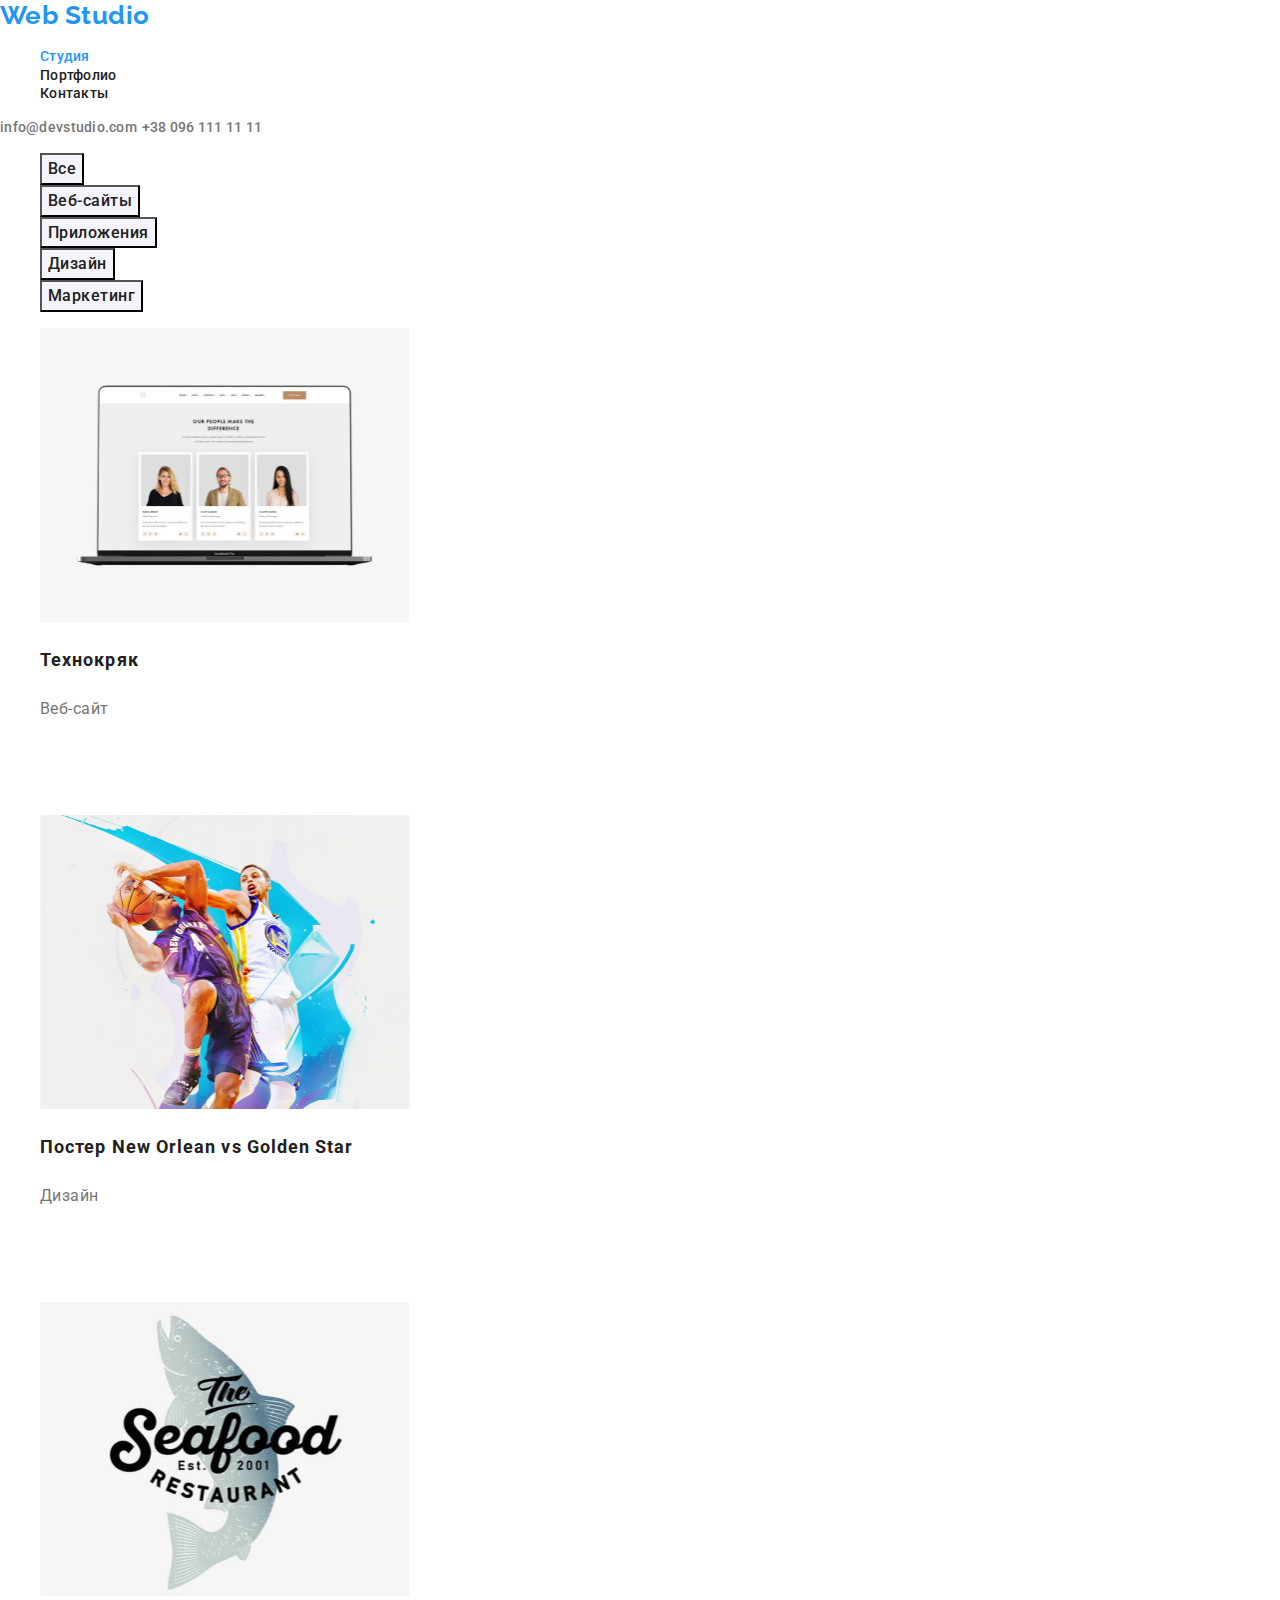
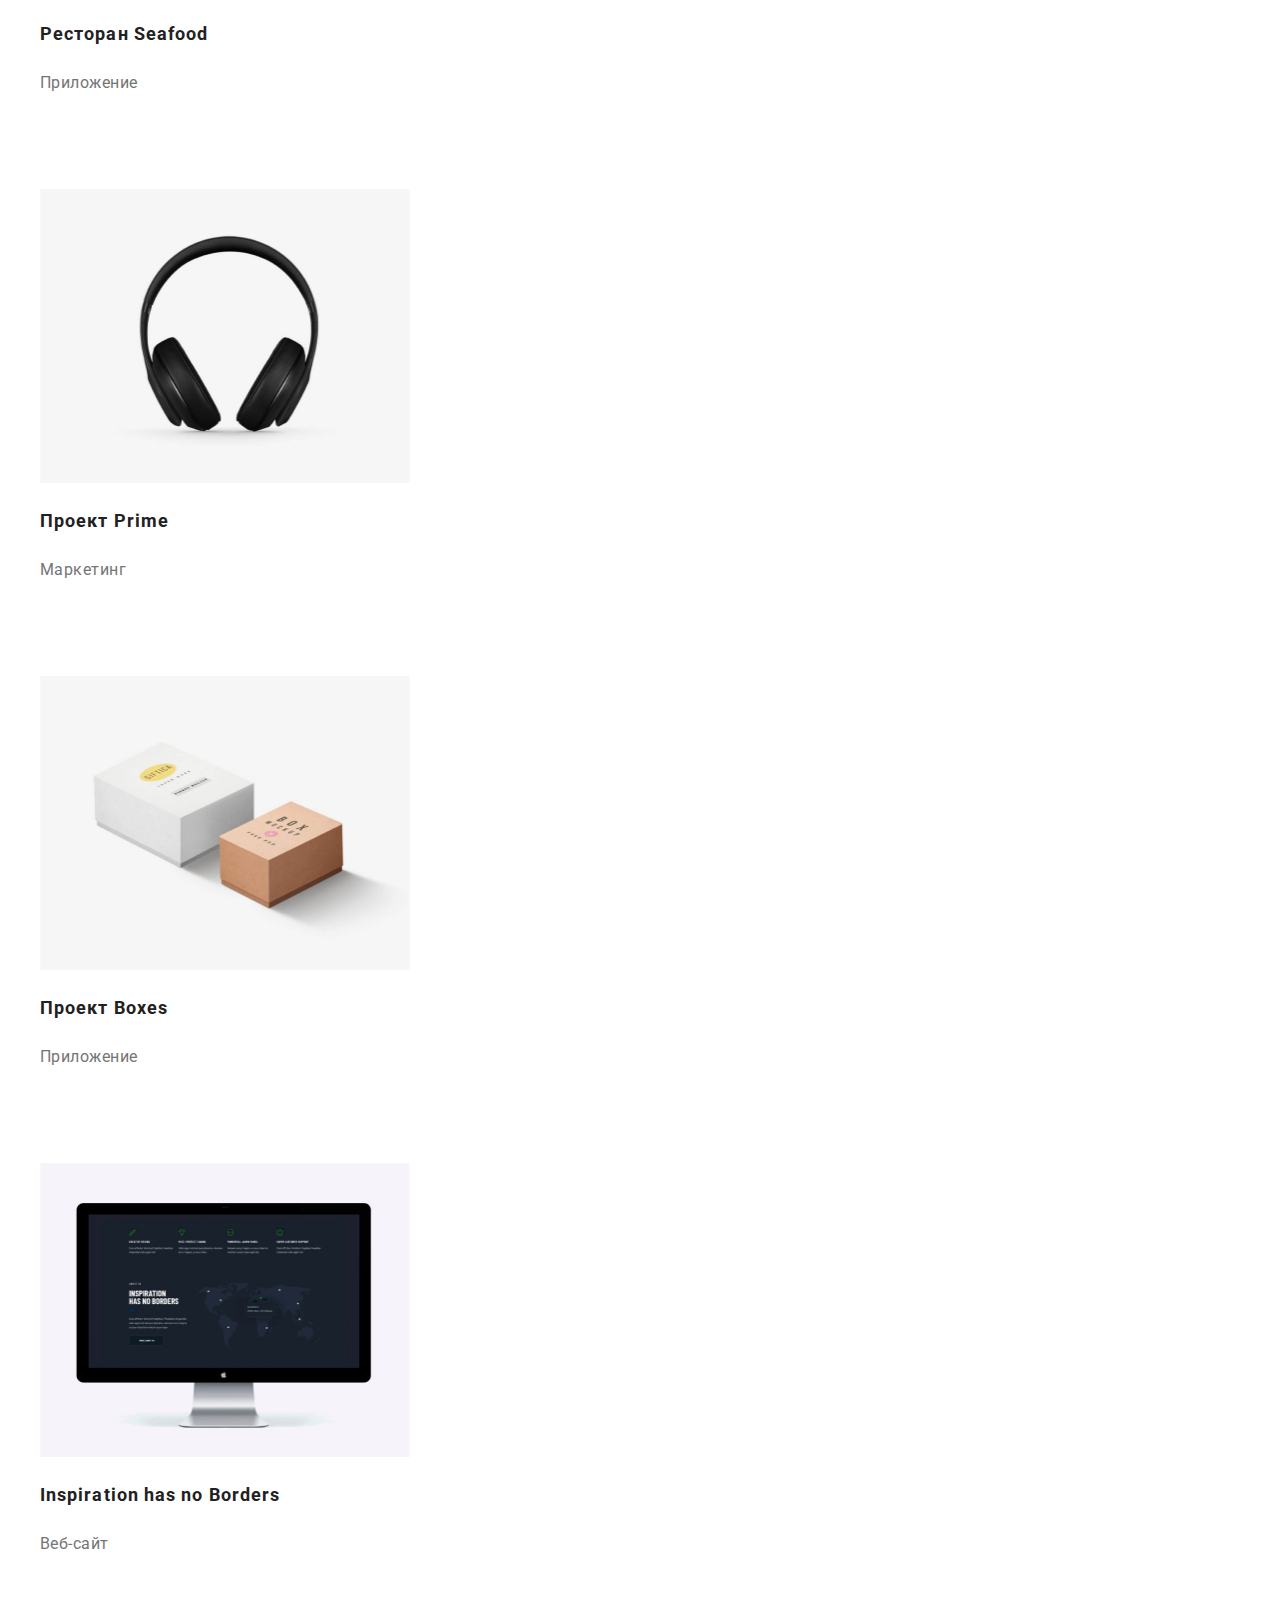
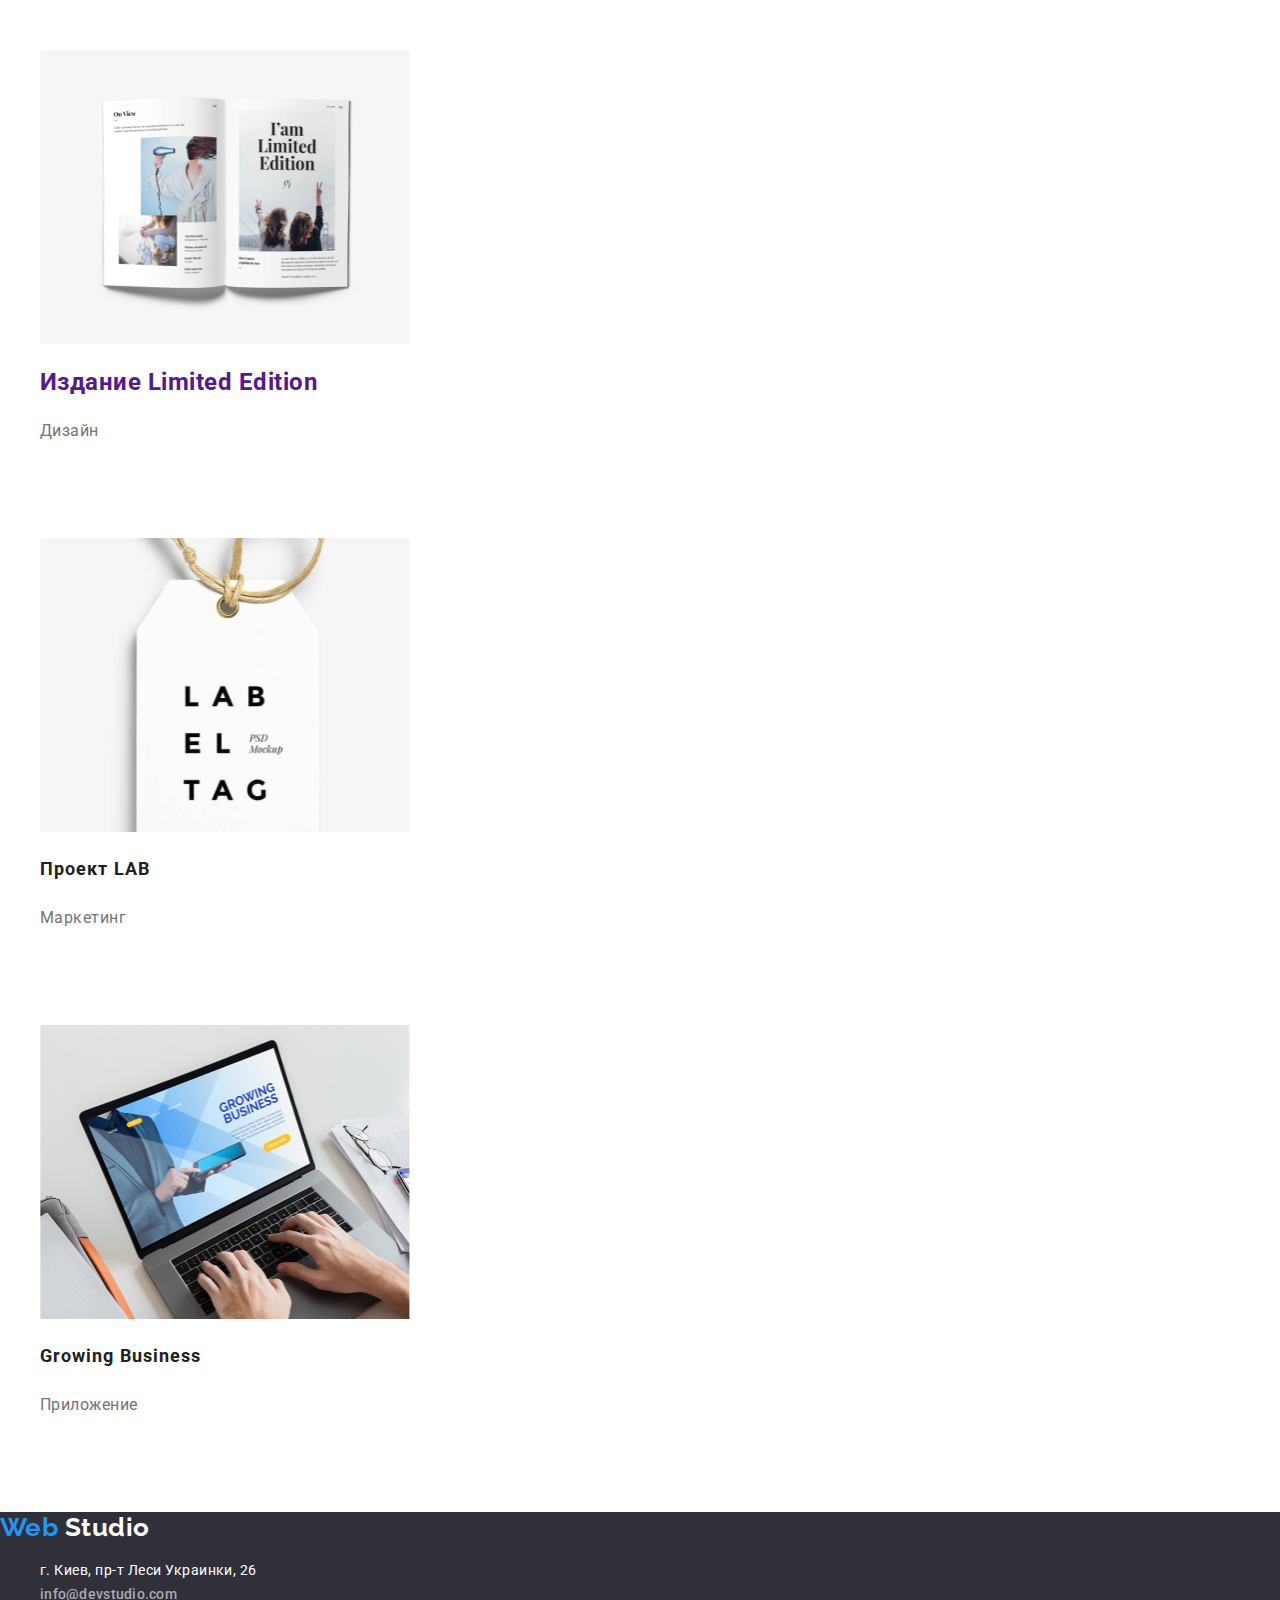
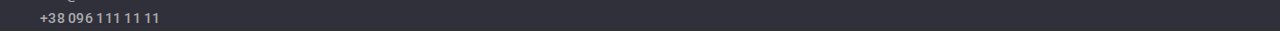
==== portfolio.html @ f343ee83 "Добавление предыдущего репозитория" ====
<!DOCTYPE html>
<html lang="ru">
  <head>
    <meta charset="UTF-8" />
    <meta name="viewport" content="width=device-width, initial-scale=1.0" />
    <title>Web Studio</title>
    <link rel="stylesheet" href="https://cdnjs.cloudflare.com/ajax/libs/modern-normalize/1.0.0/modern-normalize.css" />
    <link href="https://fonts.googleapis.com/css2?family=Raleway:wght@700&family=Roboto:wght@400;500;700;900&display=swap" rel="stylesheet" />
    <link rel="stylesheet" href="./css/common.css" />
    <link rel="stylesheet" href="./css/main.css" />
  </head>
  <body>
    <!-- Шапка сайта -->
    <header class="header">
      <nav class="navigation">
        <a href="./portfolio.html" aria-label="логотип веб студии" lang="en" class="logo link"><span class="accent">Web</span> Studio</a>
        <ul class="navigation-list list">
          <li class="navigation-item"><a href="./index.html " class="navigation-link current link">Студия</a></li>
          <li class="navigation-item"><a href="./portfolio.html" class="navigation-link link">Портфолио</a></li>
          <li class="navigation-item"><a href="" class="navigation-link link">Контакты</a></li>
        </ul>
      </nav>
      <address class="address">
        <a href="mailto:info@devstudio.com" class="navigation-mailto link">info@devstudio.com</a>
        <a href="tel:+380961111111" class="navigation-tel link">+38 096 111 11 11</a>
      </address>
    </header>

    <main>
      <!-- Портфолио -->
      <section>
        <!--<h1>Наши работы</h1>-->
        <ul class="filter list">
          <li><button type="button" class="btn-filter">Все</button></li>
          <li><button type="button" class="btn-filter">Веб-сайты</button></li>
          <li><button type="button" class="btn-filter">Приложения</button></li>
          <li><button type="button" class="btn-filter">Дизайн</button></li>
          <li><button type="button" class="btn-filter">Маркетинг</button></li>
        </ul>
        <ul class="card list">
          <li>
            <a href="" class="link">
              <img src="./images/portfolio/image1.jpg" alt="Macbook с открытой страницой сайта Технокряк" width="370" height="294" />
              <h2 class="card-title">Технокряк</h2>
              <p class="card-text">Веб-сайт</p>
              <p class="effect-text">
                Технокряк это современная площадка распространения коронавируса. Компании используют эту платформу для цифрового шпионажа и атак на
                защищённые сервера конкурентов.
              </p>
            </a>
          </li>
          <li>
            <a href="" class="link">
              <img src="./images/portfolio/image2.jpg" alt="Два баскетболиста бросают мяч" width="370" height="294" />
              <h2 class="card-title">Постер <span lang="en">New Orlean vs Golden Star</span></h2>
              <p class="card-text">Дизайн</p>
              <p class="effect-text">
                Технокряк это современная площадка распространения коронавируса. Компании используют эту платформу для цифрового шпионажа и атак на
                защищённые сервера конкурентов.
              </p>
            </a>
          </li>
          <li>
            <a href="" class="link">
              <img src="./images/portfolio/image3.jpg" alt="Логотип ресторана Seafood " width="370" height="294" />
              <h2 class="card-title">Ресторан <span lang="en">Seafood</span></h2>
              <p class="card-text">Приложение</p>
              <p class="effect-text">
                Технокряк это современная площадка распространения коронавируса. Компании используют эту платформу для цифрового шпионажа и атак на
                защищённые сервера конкурентов.
              </p>
            </a>
          </li>
          <li>
            <a href="" class="link">
              <img src="./images/portfolio/image4.jpg" alt="Полноразмерные черные наушники" width="370" height="294" />
              <h2 class="card-title">Проект <span lang="en">Prime</span></h2>
              <p class="card-text">Маркетинг</p>
              <p class="effect-text">
                Технокряк это современная площадка распространения коронавируса. Компании используют эту платформу для цифрового шпионажа и атак на
                защищённые сервера конкурентов.
              </p>
            </a>
          </li>
          <li>
            <a href="" class="link">
              <img src="./images/portfolio/image5.jpg" alt="Две коробки белого и пудрового цвета" width="370" height="294" />
              <h2 class="card-title">Проект <span lang="en">Boxes</span></h2>
              <p class="card-text">Приложение</p>
              <p class="effect-text">
                Технокряк это современная площадка распространения коронавируса. Компании используют эту платформу для цифрового шпионажа и атак на
                защищённые сервера конкурентов.
              </p>
            </a>
          </li>
          <li>
            <a href="" class="link">
              <img src="./images/portfolio/image6.jpg" alt="Imac с открытой страницой сайта Inspiration has no Borders" width="370" height="294" />
              <h2 class="card-title" lang="en">Inspiration has no Borders</h2>
              <p class="card-text">Веб-сайт</p>
              <p class="effect-text">
                Технокряк это современная площадка распространения коронавируса. Компании используют эту платформу для цифрового шпионажа и атак на
                защищённые сервера конкурентов.
              </p>
            </a>
          </li>
          <li>
            <a href="" class="link">
              <img src="./images/portfolio/image7.jpg" alt="Глянцевый журнал с открытой страницой иллюстраций " width="370" height="294" />
              <h2 class="cards-title">Издание <span lang="en">Limited Edition</span></h2>
              <p class="card-text">Дизайн</p>
              <p class="effect-text">
                Технокряк это современная площадка распространения коронавируса. Компании используют эту платформу для цифрового шпионажа и атак на
                защищённые сервера конкурентов.
              </p>
            </a>
          </li>
          <li>
            <a href="" class="link">
              <img src="./images/portfolio/image8.jpg" alt=" Белая бирка с набписью Lab El Tag" width="370" height="294" />
              <h2 class="card-title">Проект <span lang="en">LAB</span></h2>
              <p class="card-text">Маркетинг</p>
              <p class="effect-text">
                Технокряк это современная площадка распространения коронавируса. Компании используют эту платформу для цифрового шпионажа и атак на
                защищённые сервера конкурентов.
              </p>
            </a>
          </li>
          <li>
            <a href="" class="link">
              <img src="./images/portfolio/image9.jpg" alt="Ноутбук с открытой страницой сайта Growing Business" width="370" height="294" />
              <h2 class="card-title" lang="en">Growing Business</h2>
              <p class="card-text">Приложение</p>
              <p class="effect-text">
                Технокряк это современная площадка распространения коронавируса. Компании используют эту платформу для цифрового шпионажа и атак на
                защищённые сервера конкурентов.
              </p>
            </a>
          </li>
        </ul>
      </section>
    </main>

    <!-- Подвал сайта-->
    <footer class="footer">
      <div class="footer-nav">
        <a href="./portfolio.html " aria-label="логотип веб студии" lang="en" class="logo logo-footer link"><span class="accent">Web</span> Studio</a>
        <ul class="footer-nav-list list">
          <li class="footer-nav-item">
            <a href="https://goo.gl/maps/L4ht8qf3rFKwQJED9" target="blank" class="map link">г. Киев, пр-т Леси Украинки, 26</a>
          </li>
          <li class="footer-nav-item"><a href="mailto:info@devstudio.com" class="navigation-mailto contact link">info@devstudio.com</a></li>
          <li class="footer-nav-item"><a href="tel:+380961111111" class="navigation-tel contact link">+38 096 111 11 11</a></li>
        </ul>
      </div>
    </footer>
  </body>
</html>
---- css/common.css ----
:root {
  --main-font: "Roboto", sans-serif;
  --title-text-color: #212121;
  --paragraph-text-color: #757575;
  --secondary-text-color: #ffffff;
  --accent-color: #2196f3;
  --light-text-color: rgba(255, 255, 255, 0.6);
  --primary-white-color: #ffffff;
  --secondary-greey-color: #f5f4fa;
}

body {
  background-color: var(--primary-white-color);
  color: var(--title-text-color);
  font-family: var(--main-font);
  letter-spacing: 0.03em;
}

.list {
  list-style: none;
}
.link {
  text-decoration: none;
}

/* ====== HEADER ====== */

/*Logo*/
.logo {
  color: #000000;
  font-family: "Raleway", sans-serif;
  font-weight: 700;
  font-size: 26px;
  line-height: 1.2;
}

.logo:hover,
.logo:focus {
  color: var(--accent-color);
}

.accent {
  color: var(--accent-color);
}

/* Navigation */
.navigation-link {
  color: var(--title-text-color);
  font-weight: 500;
  font-size: 14px;
  line-height: 1.14;
  letter-spacing: 0.02em;
}

.navigation-list .current {
  color: var(--accent-color);
}

.navigation-link:hover,
.navigation-link:focus {
  color: var(--accent-color);
}

/* Address */
.navigation-mailto,
.navigation-tel {
  color: var(--paragraph-text-color);
  font-style: normal;
  font-weight: 500;
  font-size: 14px;
  line-height: 1.14;
  letter-spacing: 0.02em;
}

.navigation-mailto:hover,
.navigation-mailto:focus,
.navigation-tel:hover,
.navigation-tel:focus {
  color: var(--accent-color);
}

/* ====== FOOTER ====== */

.footer {
  background-color: #2f303a;
}

/* Footer-logo */

.logo-footer {
  color: var(--secondary-text-color);
}

/* Footer-nav */
.footer-nav-item {
  font-weight: 400;
  font-size: 14px;
  line-height: 1.71;
}
.map {
  color: var(--secondary-text-color);
}

.map:hover,
.map:focus {
  color: var(--accent-color);
}

.contact {
  color: var(--light-text-color);
}
---- css/main.css ----
/*
цвет основного текста (заголовки) #212121
вторичный цвет текста #757575
акцентный цвет #2196F3
черный цвет #000000
белый цвет #FFFFFF
прозрачный белый rgba(255, 255, 255, 0.6)
серый фоновый цвет #f5f4fa
фон футера #2f303a
*/

/* ====== Стили для index.html ====== */

/* Hero */

.hero {
  background-color: rgba(47, 48, 58, 0.8);
}
.hero-title {
  color: var(--secondary-text-color);
  font-weight: 900;
  font-size: 44px;
  line-height: 1.36;
  text-align: center;
  letter-spacing: 0.06em;
  text-transform: uppercase;
}
.btn {
  background-color: var(--accent-color);
  color: var(--secondary-text-color);
  font-family: inherit;
  font-weight: 700;
  font-size: 16px;
  line-height: 1.87;
  text-align: center;
  letter-spacing: 0.06em;
}

/* ====== SECTION ====== */

.section-title {
  font-weight: 700;
  font-size: 36px;
  line-height: 1.16;
  text-align: center;
}

/* Advantades */
.advantades-title {
  font-weight: 700;
  font-size: 14px;
  line-height: 1.14;
  text-transform: uppercase;
}
.advantades-text {
  color: var(--paragraph-text-color);
  font-weight: 400;
  font-size: 14px;
  line-height: 1.71;
}

/* Design */

/* Team */

.name-title {
  font-weight: 500;
  font-size: 16px;
  line-height: 1.18;
}

.profession-text {
  color: var(--paragraph-text-color);
  font-weight: 400;
  font-size: 16px;
  line-height: 1.18;
}

/* ====== Стили для portfolio.html ====== */

/* Portfolio */

.btn-filter {
  background-color: var(--secondary-greey-color);
  color: inherit;
  font-weight: 500;
  font-size: 16px;
  line-height: 1.62;
  text-align: center;
  letter-spacing: inherit;
}

.btn-filter:hover,
.btn-filter:focus {
  background-color: var(--accent-color);
  color: var(--secondary-text-color);
}

.card-title {
  color: var(--title-text-color);
  font-weight: 700;
  font-size: 18px;
  line-height: 2;
  letter-spacing: 0.06em;
}

.card-text {
  color: var(--paragraph-text-color);
  font-weight: 400;
  font-size: 16px;
  line-height: 1.87;
}

.effect-text {
  color: var(--secondary-text-color);
  font-weight: 400;
  font-size: 18px;
  line-height: 1.55;
}
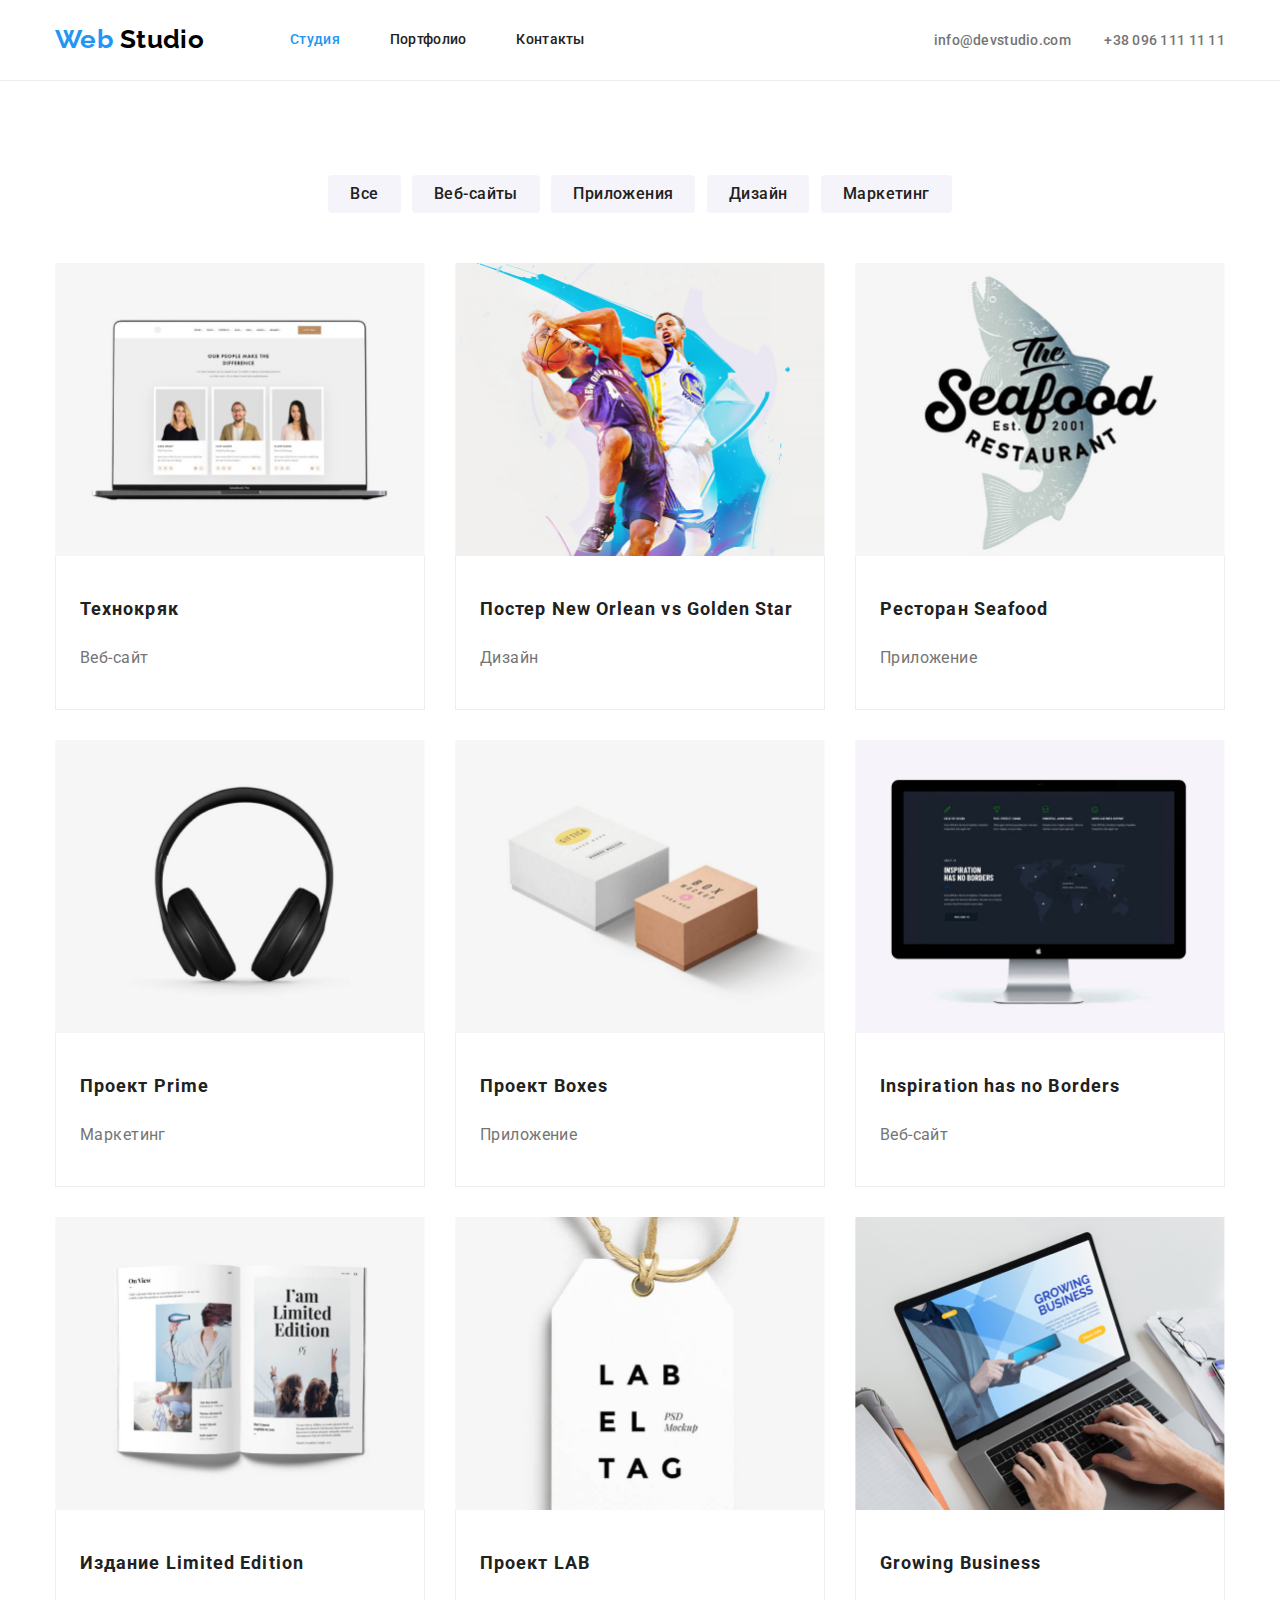
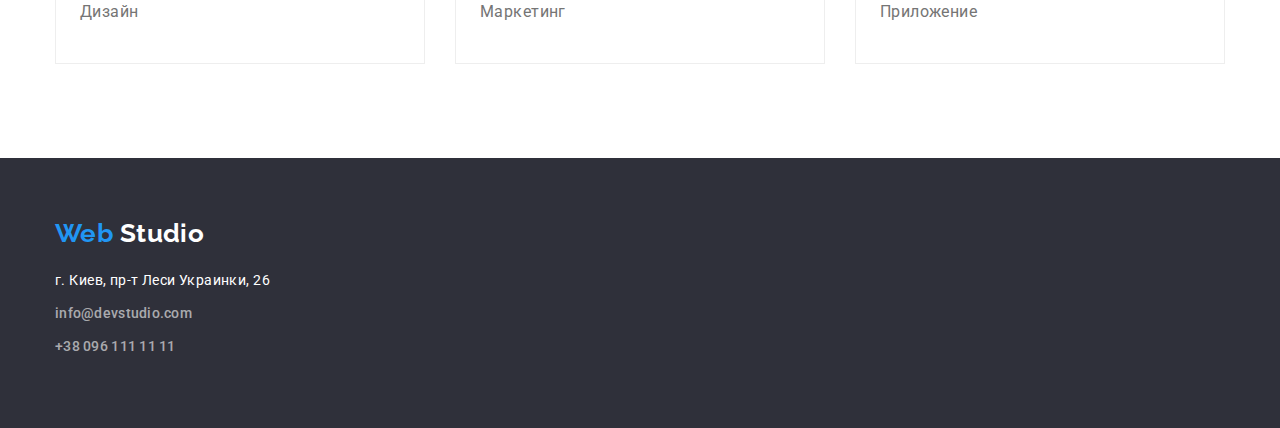
==== commit 55daa808: "Добавление геометрии портфолио" ====
--- a/portfolio.html
+++ b/portfolio.html
@@ -12,139 +12,163 @@
   <body>
     <!-- Шапка сайта -->
     <header class="header">
-      <nav class="navigation">
-        <a href="./portfolio.html" aria-label="логотип веб студии" lang="en" class="logo link"><span class="accent">Web</span> Studio</a>
-        <ul class="navigation-list list">
-          <li class="navigation-item"><a href="./index.html " class="navigation-link current link">Студия</a></li>
-          <li class="navigation-item"><a href="./portfolio.html" class="navigation-link link">Портфолио</a></li>
-          <li class="navigation-item"><a href="" class="navigation-link link">Контакты</a></li>
-        </ul>
-      </nav>
-      <address class="address">
-        <a href="mailto:info@devstudio.com" class="navigation-mailto link">info@devstudio.com</a>
-        <a href="tel:+380961111111" class="navigation-tel link">+38 096 111 11 11</a>
-      </address>
+      <div class="conteiner main-navigation">
+        <nav class="navigation">
+          <a href="./index.html" aria-label="логотип веб студии" lang="en" class="logo link"><span class="accent">Web</span> Studio</a>
+          <ul class="navigation-list list">
+            <li class="navigation-item"><a href="./index.html " class="navigation-link current link">Студия</a></li>
+            <li class="navigation-item"><a href="./portfolio.html" class="navigation-link link">Портфолио</a></li>
+            <li class="navigation-item"><a href="" class="navigation-link link">Контакты</a></li>
+          </ul>
+        </nav>
+        <address class="address">
+          <a href="mailto:info@devstudio.com" class="navigation-mailto link">info@devstudio.com</a>
+          <a href="tel:+380961111111" class="navigation-tel link">+38 096 111 11 11</a>
+        </address>
+      </div>
     </header>
 
     <main>
       <!-- Портфолио -->
-      <section>
+      <section class="section section-portfolio">
         <!--<h1>Наши работы</h1>-->
-        <ul class="filter list">
-          <li><button type="button" class="btn-filter">Все</button></li>
-          <li><button type="button" class="btn-filter">Веб-сайты</button></li>
-          <li><button type="button" class="btn-filter">Приложения</button></li>
-          <li><button type="button" class="btn-filter">Дизайн</button></li>
-          <li><button type="button" class="btn-filter">Маркетинг</button></li>
-        </ul>
-        <ul class="card list">
-          <li>
-            <a href="" class="link">
-              <img src="./images/portfolio/image1.jpg" alt="Macbook с открытой страницой сайта Технокряк" width="370" height="294" />
-              <h2 class="card-title">Технокряк</h2>
-              <p class="card-text">Веб-сайт</p>
-              <p class="effect-text">
-                Технокряк это современная площадка распространения коронавируса. Компании используют эту платформу для цифрового шпионажа и атак на
-                защищённые сервера конкурентов.
-              </p>
-            </a>
-          </li>
-          <li>
-            <a href="" class="link">
-              <img src="./images/portfolio/image2.jpg" alt="Два баскетболиста бросают мяч" width="370" height="294" />
-              <h2 class="card-title">Постер <span lang="en">New Orlean vs Golden Star</span></h2>
-              <p class="card-text">Дизайн</p>
-              <p class="effect-text">
-                Технокряк это современная площадка распространения коронавируса. Компании используют эту платформу для цифрового шпионажа и атак на
-                защищённые сервера конкурентов.
-              </p>
-            </a>
-          </li>
-          <li>
-            <a href="" class="link">
-              <img src="./images/portfolio/image3.jpg" alt="Логотип ресторана Seafood " width="370" height="294" />
-              <h2 class="card-title">Ресторан <span lang="en">Seafood</span></h2>
-              <p class="card-text">Приложение</p>
-              <p class="effect-text">
-                Технокряк это современная площадка распространения коронавируса. Компании используют эту платформу для цифрового шпионажа и атак на
-                защищённые сервера конкурентов.
-              </p>
-            </a>
-          </li>
-          <li>
-            <a href="" class="link">
-              <img src="./images/portfolio/image4.jpg" alt="Полноразмерные черные наушники" width="370" height="294" />
-              <h2 class="card-title">Проект <span lang="en">Prime</span></h2>
-              <p class="card-text">Маркетинг</p>
-              <p class="effect-text">
-                Технокряк это современная площадка распространения коронавируса. Компании используют эту платформу для цифрового шпионажа и атак на
-                защищённые сервера конкурентов.
-              </p>
-            </a>
-          </li>
-          <li>
-            <a href="" class="link">
-              <img src="./images/portfolio/image5.jpg" alt="Две коробки белого и пудрового цвета" width="370" height="294" />
-              <h2 class="card-title">Проект <span lang="en">Boxes</span></h2>
-              <p class="card-text">Приложение</p>
-              <p class="effect-text">
-                Технокряк это современная площадка распространения коронавируса. Компании используют эту платформу для цифрового шпионажа и атак на
-                защищённые сервера конкурентов.
-              </p>
-            </a>
-          </li>
-          <li>
-            <a href="" class="link">
-              <img src="./images/portfolio/image6.jpg" alt="Imac с открытой страницой сайта Inspiration has no Borders" width="370" height="294" />
-              <h2 class="card-title" lang="en">Inspiration has no Borders</h2>
-              <p class="card-text">Веб-сайт</p>
-              <p class="effect-text">
-                Технокряк это современная площадка распространения коронавируса. Компании используют эту платформу для цифрового шпионажа и атак на
-                защищённые сервера конкурентов.
-              </p>
-            </a>
-          </li>
-          <li>
-            <a href="" class="link">
-              <img src="./images/portfolio/image7.jpg" alt="Глянцевый журнал с открытой страницой иллюстраций " width="370" height="294" />
-              <h2 class="cards-title">Издание <span lang="en">Limited Edition</span></h2>
-              <p class="card-text">Дизайн</p>
-              <p class="effect-text">
-                Технокряк это современная площадка распространения коронавируса. Компании используют эту платформу для цифрового шпионажа и атак на
-                защищённые сервера конкурентов.
-              </p>
-            </a>
-          </li>
-          <li>
-            <a href="" class="link">
-              <img src="./images/portfolio/image8.jpg" alt=" Белая бирка с набписью Lab El Tag" width="370" height="294" />
-              <h2 class="card-title">Проект <span lang="en">LAB</span></h2>
-              <p class="card-text">Маркетинг</p>
-              <p class="effect-text">
-                Технокряк это современная площадка распространения коронавируса. Компании используют эту платформу для цифрового шпионажа и атак на
-                защищённые сервера конкурентов.
-              </p>
-            </a>
-          </li>
-          <li>
-            <a href="" class="link">
-              <img src="./images/portfolio/image9.jpg" alt="Ноутбук с открытой страницой сайта Growing Business" width="370" height="294" />
-              <h2 class="card-title" lang="en">Growing Business</h2>
-              <p class="card-text">Приложение</p>
-              <p class="effect-text">
-                Технокряк это современная площадка распространения коронавируса. Компании используют эту платформу для цифрового шпионажа и атак на
-                защищённые сервера конкурентов.
-              </p>
-            </a>
-          </li>
-        </ul>
+        <div class="filter-box">
+          <ul class="filter-list list">
+            <li class="filter-item"><button type="button" class="btn-filter">Все</button></li>
+            <li class="filter-item"><button type="button" class="btn-filter">Веб-сайты</button></li>
+            <li class="filter-item"><button type="button" class="btn-filter">Приложения</button></li>
+            <li class="filter-item"><button type="button" class="btn-filter">Дизайн</button></li>
+            <li class="filter-item"><button type="button" class="btn-filter">Маркетинг</button></li>
+          </ul>
+        </div>
+        <div class="card-box conteiner">
+          <ul class="card list">
+            <li class="card-content">
+              <a href="" class="link">
+                <img src="./images/portfolio/image1.jpg" alt="Macbook с открытой страницой сайта Технокряк" width="370" height="294" />
+                <div class="content-box">
+                  <h2 class="card-title">Технокряк</h2>
+                  <p class="filter-text">Веб-сайт</p>
+                </div>
+                <!--<p class="effect-text">
+                  Технокряк это современная площадка распространения коронавируса. Компании используют эту платформу для цифрового шпионажа и атак на
+                  защищённые сервера конкурентов.
+                </p>-->
+              </a>
+            </li>
+            <li class="card-content">
+              <a href="" class="link">
+                <img src="./images/portfolio/image2.jpg" alt="Два баскетболиста бросают мяч" width="370" height="294" />
+                <div class="content-box">
+                  <h2 class="card-title">Постер <span lang="en">New Orlean vs Golden Star</span></h2>
+                  <p class="filter-text">Дизайн</p>
+                </div>
+                <!--<p class="effect-text">
+                  Технокряк это современная площадка распространения коронавируса. Компании используют эту платформу для цифрового шпионажа и атак на
+                  защищённые сервера конкурентов.
+                </p>-->
+              </a>
+            </li>
+            <li class="card-content">
+              <a href="" class="link">
+                <img src="./images/portfolio/image3.jpg" alt="Логотип ресторана Seafood " width="370" height="294" />
+                <div class="content-box">
+                  <h2 class="card-title">Ресторан <span lang="en">Seafood</span></h2>
+                  <p class="filter-text">Приложение</p>
+                </div>
+                <!--<p class="effect-text">
+                  Технокряк это современная площадка распространения коронавируса. Компании используют эту платформу для цифрового шпионажа и атак на
+                  защищённые сервера конкурентов.
+                </p>-->
+              </a>
+            </li>
+            <li class="card-content">
+              <a href="" class="link">
+                <img src="./images/portfolio/image4.jpg" alt="Полноразмерные черные наушники" width="370" height="294" />
+                <div class="content-box">
+                  <h2 class="card-title">Проект <span lang="en">Prime</span></h2>
+                  <p class="filter-text">Маркетинг</p>
+                </div>
+                <!--<p class="effect-text">
+                  Технокряк это современная площадка распространения коронавируса. Компании используют эту платформу для цифрового шпионажа и атак на
+                  защищённые сервера конкурентов.
+                </p>-->
+              </a>
+            </li>
+            <li class="card-content">
+              <a href="" class="link">
+                <img src="./images/portfolio/image5.jpg" alt="Две коробки белого и пудрового цвета" width="370" height="294" />
+                <div class="content-box">
+                  <h2 class="card-title">Проект <span lang="en">Boxes</span></h2>
+                  <p class="filter-text">Приложение</p>
+                </div>
+                <!--<p class="effect-text">
+                  Технокряк это современная площадка распространения коронавируса. Компании используют эту платформу для цифрового шпионажа и атак на
+                  защищённые сервера конкурентов.
+                </p>-->
+              </a>
+            </li>
+            <li class="card-content">
+              <a href="" class="link">
+                <img src="./images/portfolio/image6.jpg" alt="Imac с открытой страницой сайта Inspiration has no Borders" width="370" height="294" />
+                <div class="content-box">
+                  <h2 class="card-title" lang="en">Inspiration has no Borders</h2>
+                  <p class="filter-text">Веб-сайт</p>
+                </div>
+                <!--<p class="effect-text">
+                  Технокряк это современная площадка распространения коронавируса. Компании используют эту платформу для цифрового шпионажа и атак на
+                  защищённые сервера конкурентов.
+                </p>-->
+              </a>
+            </li>
+            <li class="card-content">
+              <a href="" class="link">
+                <img src="./images/portfolio/image7.jpg" alt="Глянцевый журнал с открытой страницой иллюстраций " width="370" height="294" />
+                <div class="content-box">
+                  <h2 class="card-title">Издание <span lang="en">Limited Edition</span></h2>
+                  <p class="filter-text">Дизайн</p>
+                </div>
+                <!--<p class="effect-text">
+                  Технокряк это современная площадка распространения коронавируса. Компании используют эту платформу для цифрового шпионажа и атак на
+                  защищённые сервера конкурентов.
+                </p>-->
+              </a>
+            </li>
+            <li class="card-content">
+              <a href="" class="link">
+                <img src="./images/portfolio/image8.jpg" alt=" Белая бирка с набписью Lab El Tag" width="370" height="294" />
+                <div class="content-box">
+                  <h2 class="card-title">Проект <span lang="en">LAB</span></h2>
+                  <p class="filter-text">Маркетинг</p>
+                </div>
+                <!--<p class="effect-text">
+                  Технокряк это современная площадка распространения коронавируса. Компании используют эту платформу для цифрового шпионажа и атак на
+                  защищённые сервера конкурентов.
+                </p>-->
+              </a>
+            </li>
+            <li class="card-content">
+              <a href="" class="link">
+                <img src="./images/portfolio/image9.jpg" alt="Ноутбук с открытой страницой сайта Growing Business" width="370" height="294" />
+                <div class="content-box">
+                  <h2 class="card-title" lang="en">Growing Business</h2>
+                  <p class="filter-text">Приложение</p>
+                </div>
+                <!--<p class="effect-text">
+                  Технокряк это современная площадка распространения коронавируса. Компании используют эту платформу для цифрового шпионажа и атак на
+                  защищённые сервера конкурентов.
+                </p>-->
+              </a>
+            </li>
+          </ul>
+        </div>
       </section>
     </main>
 
     <!-- Подвал сайта-->
     <footer class="footer">
-      <div class="footer-nav">
-        <a href="./portfolio.html " aria-label="логотип веб студии" lang="en" class="logo logo-footer link"><span class="accent">Web</span> Studio</a>
+      <div class="conteiner footer-nav">
+        <a href="./index.html " aria-label="логотип веб студии" lang="en" class="logo logo-footer link"><span class="accent">Web</span> Studio</a>
         <ul class="footer-nav-list list">
           <li class="footer-nav-item">
             <a href="https://goo.gl/maps/L4ht8qf3rFKwQJED9" target="blank" class="map link">г. Киев, пр-т Леси Украинки, 26</a>
--- a/css/common.css
+++ b/css/common.css
@@ -12,22 +12,49 @@
 body {
   background-color: var(--primary-white-color);
   color: var(--title-text-color);
+
+  font-size: 14px;
   font-family: var(--main-font);
   letter-spacing: 0.03em;
 }
 
+img {
+  display: block;
+  min-width: 100%;
+  height: auto;
+}
+
 .list {
+  padding: 0;
+  margin: 0;
+
   list-style: none;
 }
+
 .link {
   text-decoration: none;
 }
 
+.conteiner {
+  width: 1200px;
+  padding-left: 15px;
+  padding-right: 15px;
+  margin: 0 auto;
+}
+
 /* ====== HEADER ====== */
+
+.main-navigation {
+  display: flex;
+  align-items: center;
+}
 
 /*Logo*/
 .logo {
+  margin-right: 86px;
+
   color: #000000;
+
   font-family: "Raleway", sans-serif;
   font-weight: 700;
   font-size: 26px;
@@ -44,10 +71,36 @@
 }
 
 /* Navigation */
+
+.navigation {
+  display: flex;
+  align-items: center;
+}
+
 .navigation-link {
   color: var(--title-text-color);
+
   font-weight: 500;
   font-size: 14px;
+  line-height: 1.14;
+  letter-spacing: 0.02em;
+}
+.navigation-list {
+  display: flex;
+}
+
+.navigation-item:not(:last-child) {
+  margin-right: 50px;
+}
+
+.navigation-link {
+  display: block;
+  padding-top: 32px;
+  padding-bottom: 32px;
+
+  color: var(--title-text-color);
+
+  font-weight: 500;
   line-height: 1.14;
   letter-spacing: 0.02em;
 }
@@ -62,9 +115,21 @@
 }
 
 /* Address */
+
+.address {
+  margin-left: auto;
+}
+
+.address .navigation-tel {
+  margin-left: 30px;
+}
+
 .navigation-mailto,
 .navigation-tel {
+  display: inline-block;
+
   color: var(--paragraph-text-color);
+
   font-style: normal;
   font-weight: 500;
   font-size: 14px;
@@ -82,21 +147,33 @@
 /* ====== FOOTER ====== */
 
 .footer {
+  padding-top: 60px;
+  padding-bottom: 60px;
+
   background-color: #2f303a;
 }
 
 /* Footer-logo */
 
 .logo-footer {
+  display: inline-block;
+
   color: var(--secondary-text-color);
+
+  margin-bottom: 20px;
+  margin-right: 0px;
 }
 
 /* Footer-nav */
 .footer-nav-item {
   font-weight: 400;
-  font-size: 14px;
   line-height: 1.71;
 }
+
+.footer-nav-item:not(last-child) {
+  margin-bottom: 9px;
+}
+
 .map {
   color: var(--secondary-text-color);
 }
--- a/css/main.css
+++ b/css/main.css
@@ -14,10 +14,20 @@
 /* Hero */
 
 .hero {
+  padding-top: 200px;
+  padding-bottom: 200px;
+
   background-color: rgba(47, 48, 58, 0.8);
-}
+
+  text-align: center;
+}
+
 .hero-title {
-  color: var(--secondary-text-color);
+  margin-top: 0;
+  margin-bottom: 30px;
+
+  color: var(--secondary-text-color);
+
   font-weight: 900;
   font-size: 44px;
   line-height: 1.36;
@@ -25,52 +35,118 @@
   letter-spacing: 0.06em;
   text-transform: uppercase;
 }
-.btn {
+
+.modal-btn {
+  min-width: 200px;
+  border-radius: 4px;
+  border: 0px;
+  padding: 10px 32px;
+
   background-color: var(--accent-color);
   color: var(--secondary-text-color);
+
   font-family: inherit;
   font-weight: 700;
   font-size: 16px;
   line-height: 1.87;
-  text-align: center;
   letter-spacing: 0.06em;
 }
 
 /* ====== SECTION ====== */
 
+.section {
+  padding-top: 94px;
+  padding-bottom: 94px;
+}
+
 .section-title {
+  margin-top: 0px;
+  margin-bottom: 50px;
+
   font-weight: 700;
   font-size: 36px;
   line-height: 1.16;
   text-align: center;
 }
 
+.no-padding {
+  padding-top: 0px;
+}
+
 /* Advantades */
+
+.advantades-list {
+  display: flex;
+  justify-content: space-between;
+}
+
+.advantades-item {
+  width: calc((100% - 30px * 4) / 4);
+}
+
 .advantades-title {
-  font-weight: 700;
-  font-size: 14px;
+  margin-top: 0;
+  margin-bottom: 10px;
+
+  font-weight: 700;
+  font-size: inherit;
   line-height: 1.14;
   text-transform: uppercase;
 }
 .advantades-text {
+  margin-top: 0;
+  margin-bottom: 0;
+
   color: var(--paragraph-text-color);
-  font-weight: 400;
-  font-size: 14px;
+
+  font-weight: 400;
   line-height: 1.71;
 }
 
 /* Design */
 
+.design-list {
+  display: flex;
+  justify-content: space-between;
+}
+
 /* Team */
 
+.section-team {
+  background-color: var(--secondary-greey-color);
+}
+
+.team-list {
+  display: flex;
+  justify-content: space-between;
+}
+
+.team-item {
+  box-shadow: 0px 1px 3px rgba(0, 0, 0, 0.12), 0px 1px 1px rgba(0, 0, 0, 0.14), 0px 2px 1px rgba(0, 0, 0, 0.2);
+  border-radius: 0px 0px 4px 4px;
+}
+
+.team-block {
+  padding: 30px 32px 24px 32px;
+
+  text-align: center;
+}
+
 .name-title {
+  margin-top: 0;
+  margin-bottom: 10px;
+
   font-weight: 500;
   font-size: 16px;
   line-height: 1.18;
 }
 
 .profession-text {
+  margin-top: 0;
+  margin-bottom: 16px;
+
   color: var(--paragraph-text-color);
+
   font-weight: 400;
   font-size: 16px;
   line-height: 1.18;
@@ -80,13 +156,42 @@
 
 /* Portfolio */
 
+.section-portfolio {
+  padding: 94px 0px;
+
+  border-top: 1px solid #ececec;
+}
+
+.filter-box {
+  display: flex;
+  justify-content: center;
+}
+
+.filter-list {
+  margin-bottom: 50px;
+}
+
+.filter-item {
+  display: inline;
+}
+
+.filter-item:not(:last-child) {
+  margin-right: 8px;
+}
+
+/* Button */
+
 .btn-filter {
+  padding: 6px 22px;
+  border-radius: 4px;
+  border: 0;
+
   background-color: var(--secondary-greey-color);
   color: inherit;
+
   font-weight: 500;
   font-size: 16px;
   line-height: 1.62;
-  text-align: center;
   letter-spacing: inherit;
 }
 
@@ -96,16 +201,46 @@
   color: var(--secondary-text-color);
 }
 
+/* Cards */
+
+.card {
+  display: flex;
+  flex-wrap: wrap;
+}
+
+.card-content {
+  width: calc((100% - 60px) / 3);
+
+  margin-bottom: 30px;
+}
+
+.card-content:not(:nth-child(3n)) {
+  margin-right: 30px;
+}
+
+.card-content:nth-last-child(-n + 3) {
+  margin-bottom: 0;
+}
+
+.content-box {
+  padding: 20px 24px;
+  border: 1px solid #eeeeee;
+  border-top: 0;
+}
 .card-title {
+  margin-bottom: 4px;
+
   color: var(--title-text-color);
+
   font-weight: 700;
   font-size: 18px;
   line-height: 2;
   letter-spacing: 0.06em;
 }
 
-.card-text {
+.filter-text {
   color: var(--paragraph-text-color);
+
   font-weight: 400;
   font-size: 16px;
   line-height: 1.87;
@@ -113,6 +248,7 @@
 
 .effect-text {
   color: var(--secondary-text-color);
+
   font-weight: 400;
   font-size: 18px;
   line-height: 1.55;
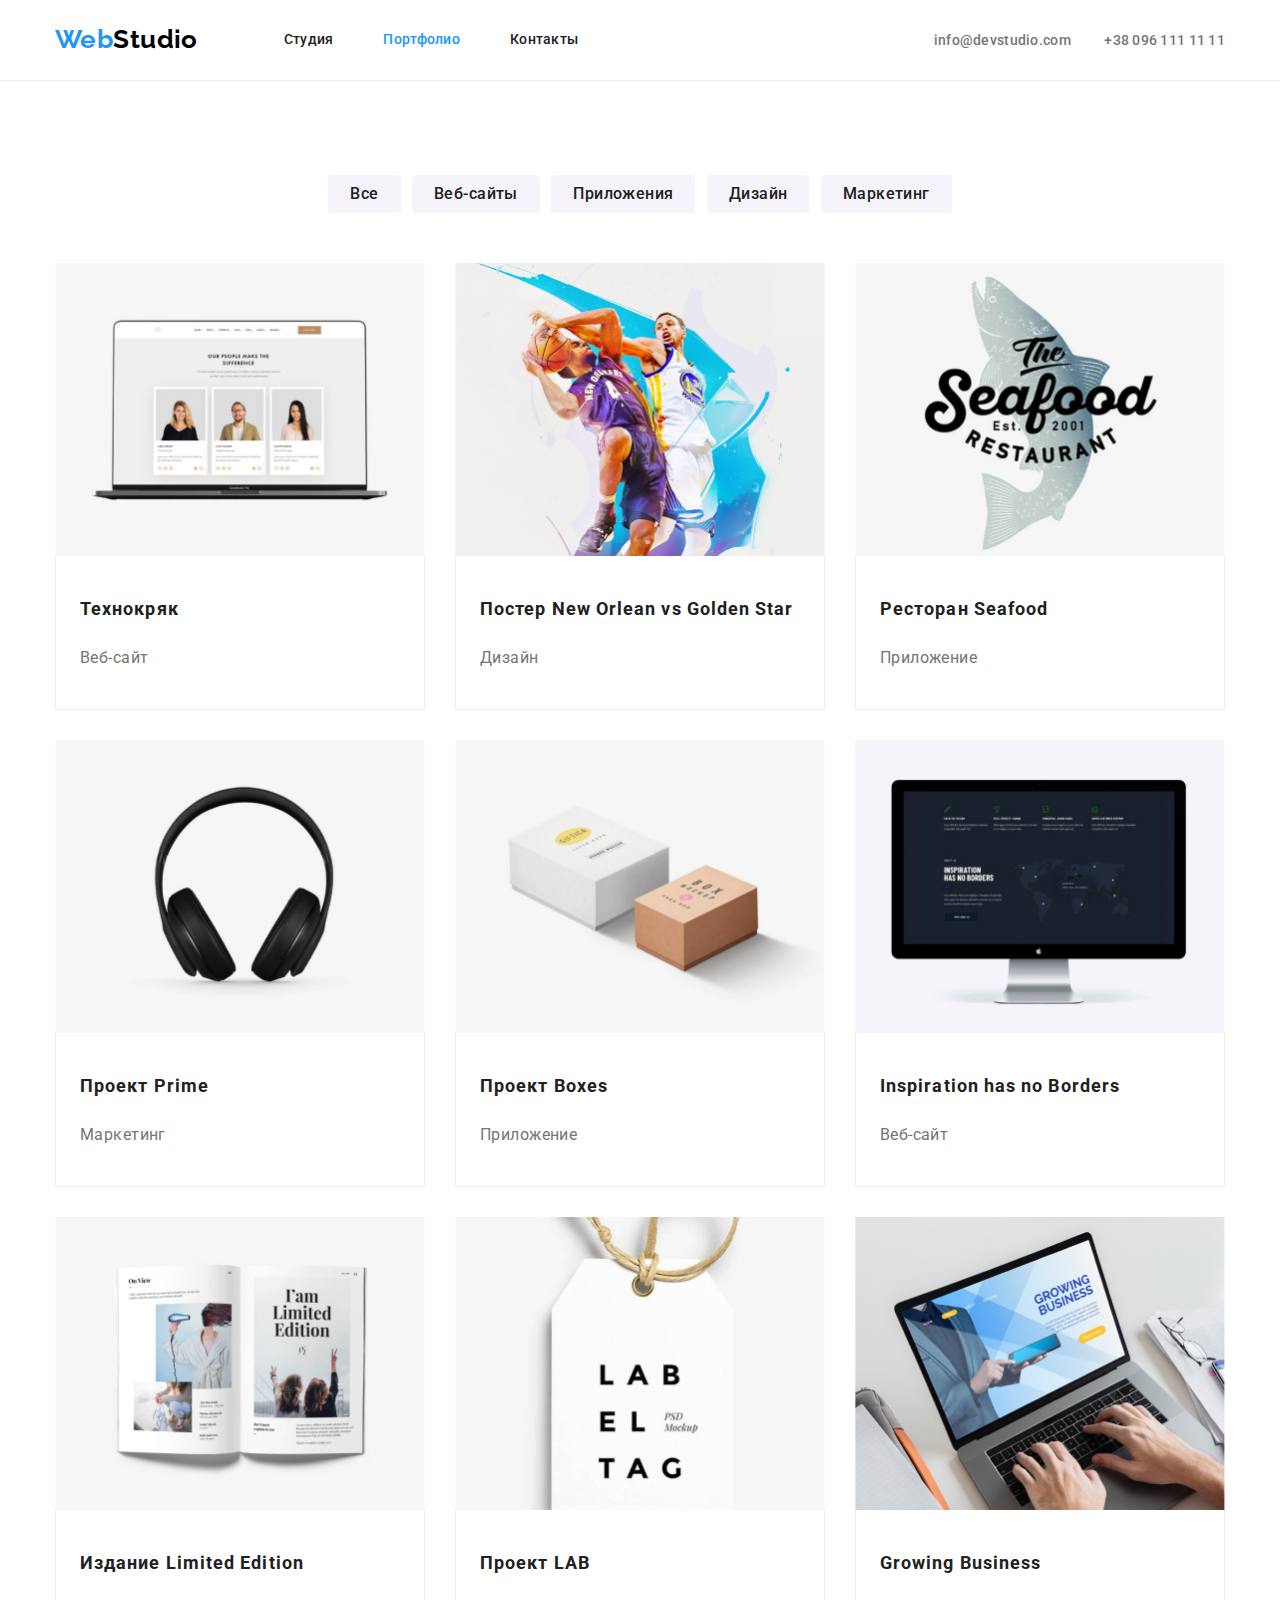
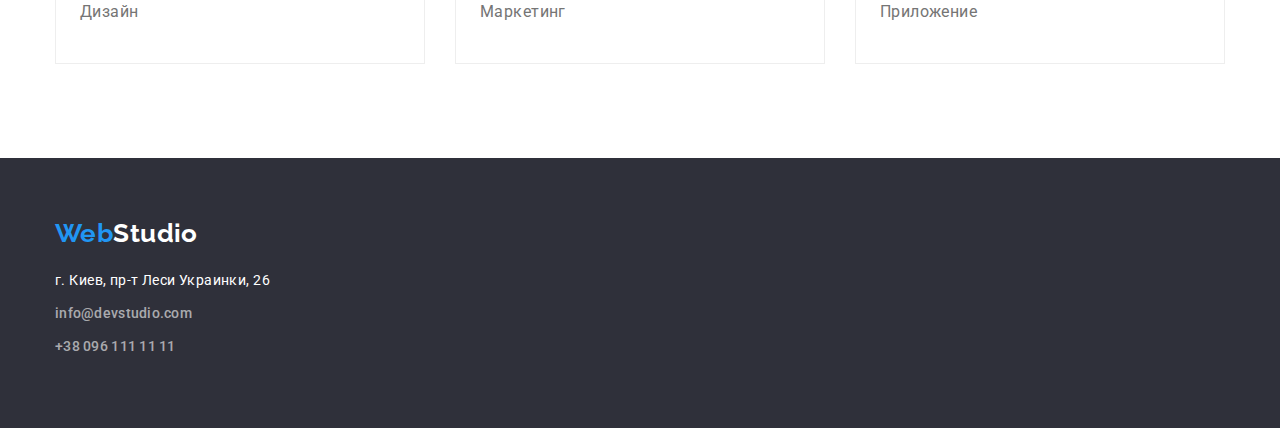
==== commit eaf21c5a: "Убирает лишний пробел в логотипе и изменяет активную кнопку в портфолио" ====
--- a/portfolio.html
+++ b/portfolio.html
@@ -14,10 +14,10 @@
     <header class="header">
       <div class="conteiner main-navigation">
         <nav class="navigation">
-          <a href="./index.html" aria-label="логотип веб студии" lang="en" class="logo link"><span class="accent">Web</span> Studio</a>
+          <a href="./index.html" aria-label="логотип веб студии" lang="en" class="logo link"><span class="accent">Web</span>Studio</a>
           <ul class="navigation-list list">
-            <li class="navigation-item"><a href="./index.html " class="navigation-link current link">Студия</a></li>
-            <li class="navigation-item"><a href="./portfolio.html" class="navigation-link link">Портфолио</a></li>
+            <li class="navigation-item"><a href="./index.html " class="navigation-link link">Студия</a></li>
+            <li class="navigation-item"><a href="./portfolio.html" class="navigation-link current link">Портфолио</a></li>
             <li class="navigation-item"><a href="" class="navigation-link link">Контакты</a></li>
           </ul>
         </nav>
@@ -168,7 +168,7 @@
     <!-- Подвал сайта-->
     <footer class="footer">
       <div class="conteiner footer-nav">
-        <a href="./index.html " aria-label="логотип веб студии" lang="en" class="logo logo-footer link"><span class="accent">Web</span> Studio</a>
+        <a href="./index.html " aria-label="логотип веб студии" lang="en" class="logo logo-footer link"><span class="accent">Web</span>Studio</a>
         <ul class="footer-nav-list list">
           <li class="footer-nav-item">
             <a href="https://goo.gl/maps/L4ht8qf3rFKwQJED9" target="blank" class="map link">г. Киев, пр-т Леси Украинки, 26</a>
